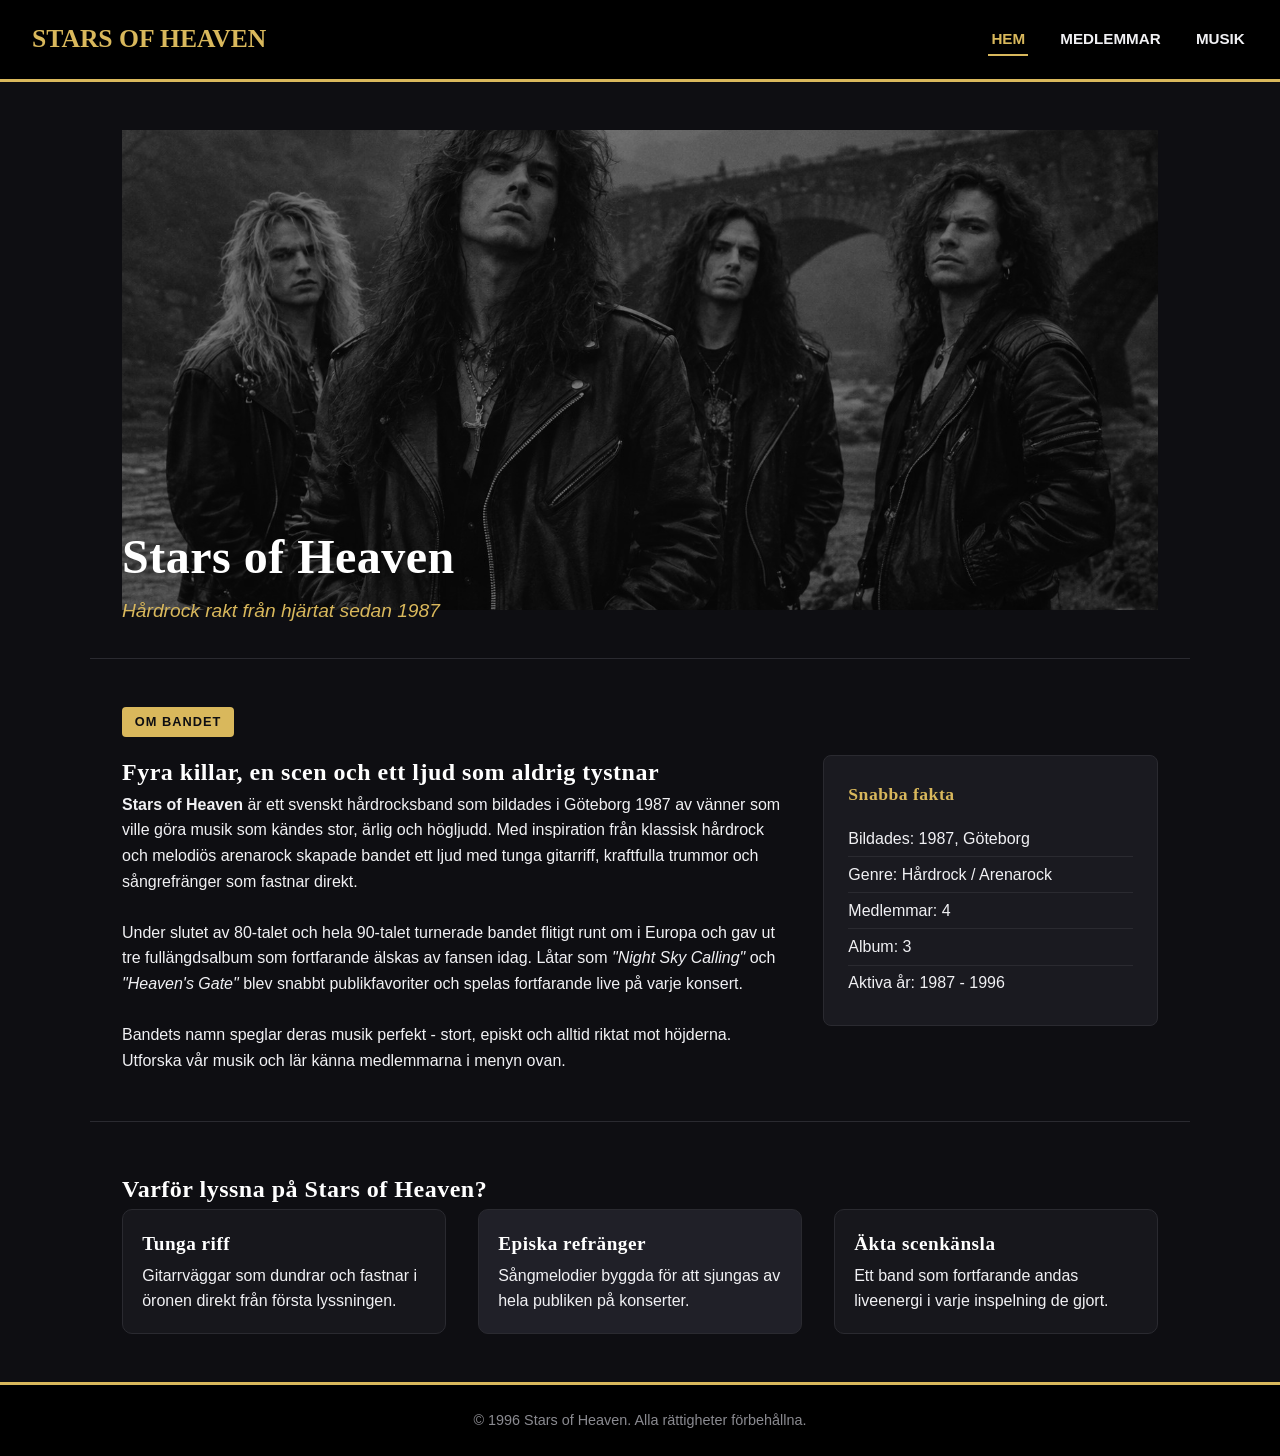
==== index.html @ 23108dc2 "Inlämmning gah lee" ====
<!DOCTYPE html>
<html lang="sv">
<head>
  <meta charset="UTF-8" />
  <meta name="viewport" content="width=device-width, initial-scale=1.0" />
  <title>Stars of Heaven - Officiell webbplats</title>
  <link rel="stylesheet" href="style.css" />
</head>
<body>

  <header>
    <div class="logo">Stars of Heaven</div>
    <nav>
      <ul>
        <li><a href="index.html" class="active">Hem</a></li>
        <li><a href="medlemmar.html">Medlemmar</a></li>
        <li><a href="musik.html">Musik</a></li>
      </ul>
    </nav>
  </header>

  <main>

    <section class="hero">
      <img src="images/hero-band.jpg" alt="Stars of Heaven fotograferade i svartvitt framför en gammal stenbro" />
      <div class="hero-text">
        <h1>Stars of Heaven</h1>
        <p>Hårdrock rakt från hjärtat sedan 1987</p>
      </div>
    </section>

    <section class="intro">
      <article>
        <span class="badge">Om bandet</span>
        <h2>Fyra killar, en scen och ett ljud som aldrig tystnar</h2>
        <p>
          <strong>Stars of Heaven</strong> är ett svenskt hårdrocksband som bildades i Göteborg 1987
          av vänner som ville göra musik som kändes stor, ärlig och högljudd. Med inspiration från
          klassisk hårdrock och melodiös arenarock skapade bandet ett ljud med tunga gitarriff,
          kraftfulla trummor och sångrefränger som fastnar direkt.
        </p>
        <br />
        <p>
          Under slutet av 80-talet och hela 90-talet turnerade bandet flitigt runt om i Europa och
          gav ut tre fullängdsalbum som fortfarande älskas av fansen idag. Låtar som
          <em>"Night Sky Calling"</em> och <em>"Heaven's Gate"</em> blev snabbt publikfavoriter och
          spelas fortfarande live på varje konsert.
        </p>
        <br />
        <p>
          Bandets namn speglar deras musik perfekt - stort, episkt och alltid riktat mot höjderna.
          Utforska vår musik och lär känna medlemmarna i menyn ovan.
        </p>
      </article>

      <aside class="fact-box">
        <h3>Snabba fakta</h3>
        <ul>
          <li>Bildades: 1987, Göteborg</li>
          <li>Genre: Hårdrock / Arenarock</li>
          <li>Medlemmar: 4</li>
          <li>Album: 3</li>
          <li>Aktiva år: 1987 - 1996</li>
        </ul>
      </aside>
    </section>

    <section>
      <h2>Varför lyssna på Stars of Heaven?</h2>
      <div class="grid-container">
        <div class="card">
          <div class="card-content">
            <h3>Tunga riff</h3>
            <p>Gitarrväggar som dundrar och fastnar i öronen direkt från första lyssningen.</p>
          </div>
        </div>
        <div class="card">
          <div class="card-content">
            <h3>Episka refränger</h3>
            <p>Sångmelodier byggda för att sjungas av hela publiken på konserter.</p>
          </div>
        </div>
        <div class="card">
          <div class="card-content">
            <h3>Äkta scenkänsla</h3>
            <p>Ett band som fortfarande andas liveenergi i varje inspelning de gjort.</p>
          </div>
        </div>
      </div>
    </section>

  </main>

  <footer>
    <p>&copy; 1996 Stars of Heaven. Alla rättigheter förbehållna.</p>
  </footer>

</body>
</html>
---- style.css ----
* {
  box-sizing: border-box;
  margin: 0;
  padding: 0;
}

body {
  font-family: "Segoe UI", Arial, Helvetica, sans-serif;
  background-color: #0e0e12;
  color: #f1f1f4;
  line-height: 1.6;
}


h1, h2, h3 {
  font-family: "Georgia", "Times New Roman", serif;
  color: #ffffff;
  letter-spacing: 0.5px;
}

a {
  color: #d9b85c;
  text-decoration: none;
}

a:hover {
  text-decoration: underline;
}

img {
  max-width: 100%;
  display: block;
}

ul {
  list-style: none;
}


header {
  background-color: #000000;
  border-bottom: 3px solid #d9b85c;
  padding: 1.2rem 2rem;
  display: flex;
  flex-wrap: wrap;
  align-items: center;
  justify-content: space-between;
  gap: 1rem;
}

.logo {
  font-family: "Georgia", serif;
  font-size: 1.6rem;
  color: #d9b85c;
  font-weight: bold;
  text-transform: uppercase;
}

nav ul {
  display: flex;
  gap: 1.8rem;
}

nav ul li a {
  color: #f1f1f4;
  font-weight: bold;
  text-transform: uppercase;
  font-size: 0.95rem;
  padding: 0.4rem 0.2rem;
  border-bottom: 2px solid transparent;
  transition: border-color 0.2s ease, color 0.2s ease;
}

nav ul li a:hover,
nav ul li a.active {
  color: #d9b85c;
  border-bottom: 2px solid #d9b85c;
  text-decoration: none;
}


.hero {
  position: relative;
}

.hero img {
  width: 100%;
  max-height: 480px;
  object-fit: cover;
  filter: grayscale(100%) brightness(55%);
}

.hero-text {
  position: absolute;
  bottom: 2rem;
  left: 2rem;
  max-width: 600px;
}

.hero-text h1 {
  font-size: 3rem;
  color: #ffffff;
}

.hero-text p {
  color: #d9b85c;
  font-size: 1.2rem;
  font-style: italic;
}


section {
  padding: 3rem 2rem;
  max-width: 1100px;
  margin: 0 auto;
}

section + section {
  border-top: 1px solid #2a2a30;
}

.intro {
  display: grid;
  grid-template-columns: 2fr 1fr;
  gap: 2rem;
  align-items: center;
}

.badge {
  display: inline-block;
  background-color: #d9b85c;
  color: #0e0e12;
  font-weight: bold;
  padding: 0.3rem 0.8rem;
  border-radius: 4px;
  margin-bottom: 1rem;
  font-size: 0.8rem;
  letter-spacing: 1px;
  text-transform: uppercase;
}

.fact-box {
  background-color: #1a1a20;
  border: 1px solid #2a2a30;
  border-radius: 8px;
  padding: 1.5rem;
}

.fact-box h3 {
  font-size: 1.1rem;
  margin-bottom: 0.8rem;
  color: #d9b85c;
}

.fact-box ul li {
  padding: 0.3rem 0;
  border-bottom: 1px solid #2a2a30;
}

.fact-box ul li:last-child {
  border-bottom: none;
}


.grid-container {
  display: grid;
  grid-template-columns: repeat(auto-fit, minmax(230px, 1fr));
  gap: 2rem;
}

.card {
  background-color: #1a1a20;
  border: 1px solid #2a2a30;
  border-radius: 10px;
  overflow: hidden;
  transition: transform 0.2s ease;
}

.card:hover {
  transform: translateY(-5px);
}

.card img {
  width: 100%;
  height: 230px;
  object-fit: cover;
  filter: grayscale(100%);
}

.card-content {
  padding: 1.2rem;
}

.card-content h3 {
  font-size: 1.2rem;
  margin-bottom: 0.2rem;
}

.role {
  color: #d9b85c;
  font-weight: bold;
  font-size: 0.9rem;
  text-transform: uppercase;
  margin-bottom: 0.6rem;
  display: block;
}


.grid-container .card:nth-child(even) {
  background-color: #202028;
}

.grid-container .card:nth-child(odd) {
  background-color: #17171c;
}


.album-list {
  display: flex;
  flex-direction: column;
  gap: 1rem;
  margin-top: 1rem;
}

.album-list li {
  background-color: #1a1a20;
  border-left: 4px solid #d9b85c;
  padding: 0.8rem 1rem;
}

.album-list li:nth-child(2) {
  border-left-color: #c9c9c9;
}

.album-list li:nth-child(3) {
  border-left-color: #a66a2a;
}

.track-list {
  margin-top: 0.6rem;
  padding-left: 1.2rem;
  list-style: decimal;
}

.track-list li {
  background: none;
  border: none;
  padding: 0.15rem 0;
  color: #cfcfd4;
}


table {
  width: 100%;
  border-collapse: collapse;
  margin-top: 1.5rem;
  background-color: #1a1a20;
}

caption {
  caption-side: top;
  text-align: left;
  font-weight: bold;
  color: #d9b85c;
  margin-bottom: 0.6rem;
  font-size: 1.1rem;
}

th, td {
  padding: 0.9rem 1rem;
  text-align: left;
  border-bottom: 1px solid #2a2a30;
}

thead th {
  background-color: #000000;
  color: #d9b85c;
  text-transform: uppercase;
  font-size: 0.85rem;
  letter-spacing: 1px;
}


tbody tr:nth-child(even) {
  background-color: #202028;
}

tbody tr:nth-child(odd) {
  background-color: #17171c;
}

tbody tr:hover {
  background-color: #2a2a35;
}


footer {
  background-color: #000000;
  text-align: center;
  padding: 1.5rem;
  color: #8a8a90;
  font-size: 0.9rem;
  border-top: 3px solid #d9b85c;
}


@media (max-width: 700px) {
  .intro {
    grid-template-columns: 1fr;
  }

  header {
    flex-direction: column;
    align-items: flex-start;
  }

  nav ul {
    gap: 1rem;
    flex-wrap: wrap;
  }

  .hero-text h1 {
    font-size: 2rem;
  }
}
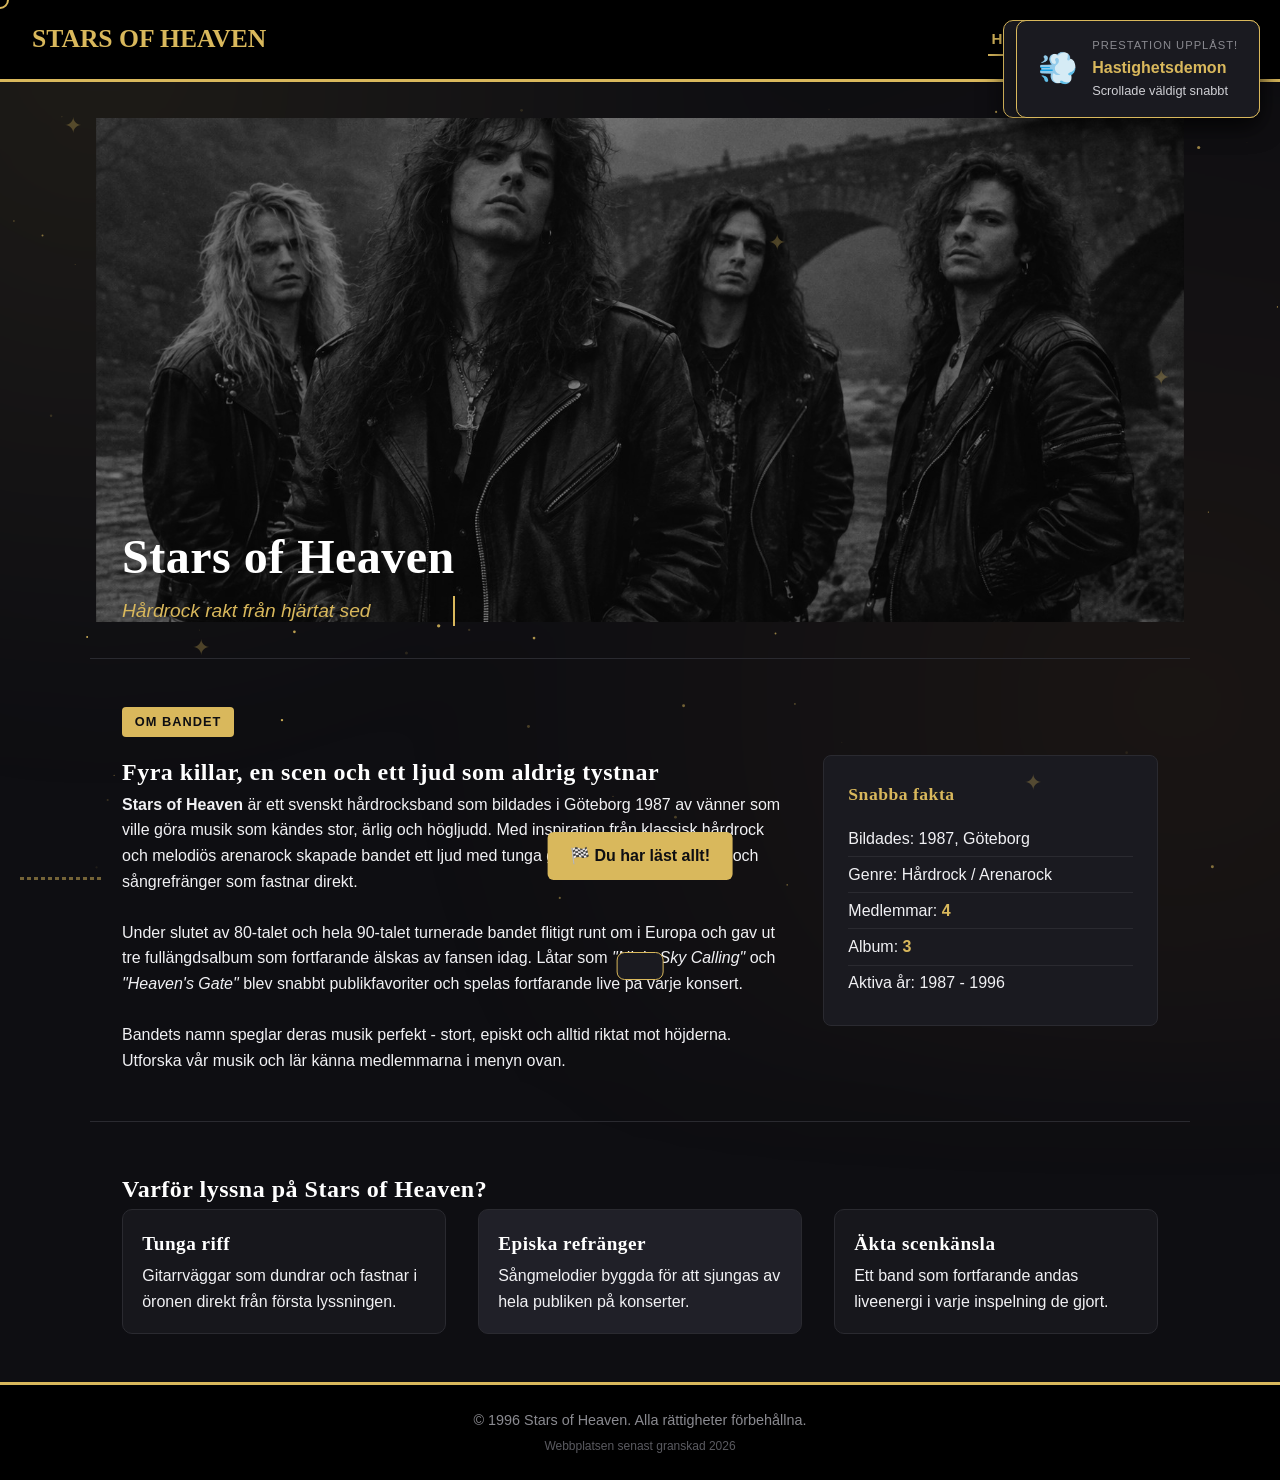
==== commit 9a1cd634: "Added JavaScript to the site Java Script made with ai rest is humane" ====
--- a/index.html
+++ b/index.html
@@ -6,6 +6,7 @@
   <title>Stars of Heaven - Officiell webbplats</title>
   <link rel="stylesheet" href="style.css" />
 </head>
+
 <body>
 
   <header>
@@ -95,5 +96,6 @@
     <p>&copy; 1996 Stars of Heaven. Alla rättigheter förbehållna.</p>
   </footer>
 
+  <script src="script.js" defer></script>
 </body>
 </html>
